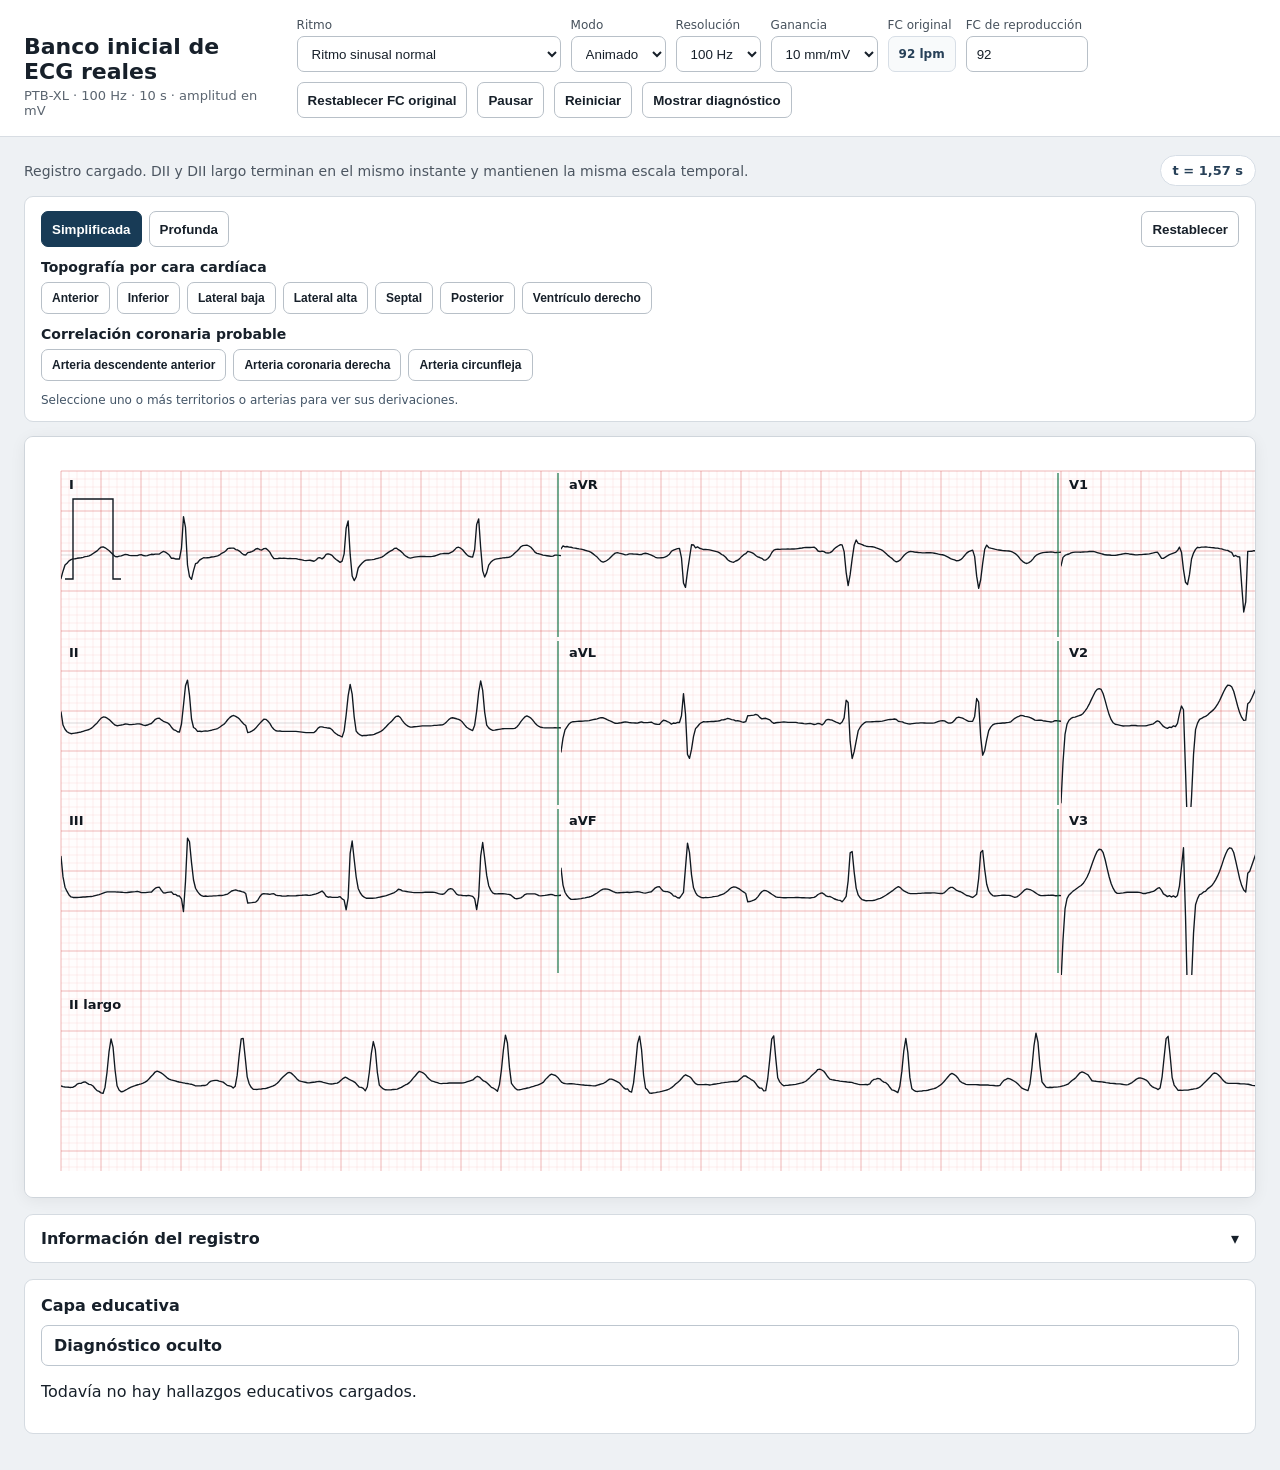
==== output/ECG_BANCO_INICIAL_REAL/viewer/index.html @ cc3f82dd "Publicar banco ECG con capa topografica" ====
<!doctype html>
<html lang="es">
<head>
  <meta charset="utf-8">
  <meta name="viewport" content="width=device-width,initial-scale=1">
  <title>Banco inicial de ECG reales</title>
  <link rel="stylesheet" href="styles.css">
  <link rel="stylesheet" href="topography-overlay.css">
</head>
<body>
  <header class="topbar">
    <div><h1>Banco inicial de ECG reales</h1><p id="subtitle">PTB-XL · 12 derivaciones · señal en mV</p></div>
    <div class="controls">
      <label>Ritmo<select id="rhythmSelect"></select></label>
      <label>Modo<select id="displayModeSelect"><option value="animated" selected>Animado</option><option value="static">Estático</option></select></label>
      <label>Resolución<select id="resolutionSelect"><option value="100" selected>100 Hz</option><option value="500">500 Hz</option></select></label>
      <label>Ganancia<select id="gainSelect"><option value="5">5 mm/mV</option><option value="10" selected>10 mm/mV</option><option value="20">20 mm/mV</option></select></label>
      <label class="anim-only">FC original<span id="originalHeartRate" class="heart-rate-readout">— lpm</span></label>
      <label class="anim-only">FC de reproducción<input id="targetHeartRateInput" type="number" min="20" max="300" step="1" inputmode="numeric" aria-label="Frecuencia cardíaca de reproducción en latidos por minuto"></label>
      <button id="resetHeartRateButton" class="anim-only" type="button">Restablecer FC original</button>
      <button id="playPauseButton" class="anim-only" type="button">Pausar</button>
      <button id="restartButton" class="anim-only" type="button">Reiniciar</button>
      <button id="diagnosisButton" type="button">Mostrar diagnóstico</button>
    </div>
  </header>
  <main>
    <section class="status-row"><div class="status" id="status">Cargando catálogo…</div><div class="time-readout" id="timeReadout">t = 0,00 s</div></section>
    <section class="ecg-education-layer" aria-label="Topografía electrocardiográfica">
      <div class="education-mode-row">
        <div role="group" aria-label="Nivel educativo">
          <button type="button" data-education-mode="simple" aria-pressed="true">Simplificada</button>
          <button type="button" data-education-mode="advanced" aria-pressed="false">Profunda</button>
        </div>
        <button type="button" id="resetTopographySelections">Restablecer</button>
      </div>
      <section><h2>Topografía por cara cardíaca</h2><div id="topographyTerritoryBar" class="education-chip-bar"></div></section>
      <section><h2>Correlación coronaria probable</h2><div id="coronaryCorrelationBar" class="education-chip-bar"></div><div id="coronaryDetails" class="coronary-details" aria-live="polite"></div></section>
      <div id="topographyLegend" class="topography-legend"></div>
      <div id="additionalLeadNotice" class="additional-lead-notice"></div>
    </section>
    <section class="paper-wrap"><div id="ecgStage" class="ecg-stage"><canvas id="ecgCanvas"></canvas><div id="ecgLeadOverlay" class="ecg-lead-overlay" aria-hidden="true"></div></div></section>
    <details class="record-details">
      <summary>Información del registro</summary>
      <div id="recordSections" class="record-sections"></div>
    </details>
    <section class="info-grid"><article><h2>Capa educativa</h2><div id="educationalContent"></div></article></section>
  </main>
  <script src="data.js"></script>
  <script src="ecg-topography-medical-data.js"></script>
  <script src="topography-overlay.js"></script>
  <script src="app.js"></script>
</body>
</html>
---- output/ECG_BANCO_INICIAL_REAL/viewer/styles.css ----
:root{color-scheme:light;font-family:Inter,system-ui,-apple-system,Segoe UI,sans-serif}*{box-sizing:border-box}body{margin:0;background:#eef1f4;color:#17202a}.topbar{display:flex;align-items:flex-end;justify-content:space-between;gap:24px;padding:18px 24px;background:#fff;border-bottom:1px solid #d8dde3;position:sticky;top:0;z-index:5}h1{margin:0;font-size:22px}.topbar p{margin:4px 0 0;color:#5b6570;font-size:13px}.controls{display:flex;flex-wrap:wrap;align-items:flex-end;gap:10px}label{display:grid;gap:4px;font-size:12px;color:#46515c}select,button{min-height:36px;padding:7px 10px;border:1px solid #b8c0c8;border-radius:7px;background:#fff;color:#17202a}button{cursor:pointer;font-weight:600}main{padding:18px 24px 36px}.status-row{display:flex;align-items:center;justify-content:space-between;gap:16px;min-height:28px;margin-bottom:10px}.status{color:#4c5661;font-size:14px}.status.error{color:#a61b1b;font-weight:600}.time-readout{font:700 13px/1 system-ui,sans-serif;color:#274058;background:#fff;border:1px solid #d7dee6;border-radius:999px;padding:8px 12px}.paper-wrap{background:#fff;border:1px solid #cfd5db;border-radius:9px;overflow:auto;box-shadow:0 3px 16px rgba(0,0,0,.06)}canvas{display:block;width:100%;min-width:1100px;height:auto}.record-details{margin-top:16px;background:#fff;border:1px solid #d5dbe1;border-radius:9px;overflow:hidden}.record-details summary{cursor:pointer;padding:14px 16px;font-weight:700;list-style:none;user-select:none}.record-details summary::-webkit-details-marker{display:none}.record-details summary::after{content:'▾';float:right;transition:transform .18s ease}.record-details[open] summary::after{transform:rotate(180deg)}.record-details-body{border-top:1px solid #e0e5ea;padding:16px}.info-grid{display:grid;grid-template-columns:1fr;gap:16px;margin-top:16px}article{background:#fff;border:1px solid #d5dbe1;border-radius:9px;padding:16px}h2{font-size:16px;margin:0 0 10px}dl{display:grid;grid-template-columns:max-content 1fr;gap:7px 12px;margin:0;font-size:14px}dt{font-weight:700}dd{margin:0;overflow-wrap:anywhere}.meta-section{margin-top:16px}.meta-section h3{margin:0 0 8px;font-size:14px}.meta-table{width:100%;border-collapse:collapse;font-size:13px}.meta-table th,.meta-table td{border-bottom:1px solid #e4e8ec;padding:7px 8px;text-align:left;vertical-align:top}.meta-table th{width:220px;font-weight:700;color:#394552}.meta-code-list{display:flex;flex-wrap:wrap;gap:6px}.meta-code{display:inline-flex;gap:6px;align-items:center;border:1px solid #cfd6dd;border-radius:999px;padding:5px 8px;background:#f8fafb;font-size:12px}.diagnosis{padding:10px 12px;border:1px solid #bdc6cf;border-radius:7px;font-weight:700;margin-bottom:10px}.hidden{display:none!important}.finding-list{margin:0;padding-left:20px}@media(max-width:900px){.topbar{align-items:flex-start;flex-direction:column}.status-row{flex-direction:column;align-items:flex-start}dl{grid-template-columns:1fr}.meta-table th{width:auto}}

.record-sections{display:grid;gap:14px}.record-section{border:1px solid #dbe1e7;border-radius:9px;padding:14px;background:#fff}.record-section h3{margin:0 0 10px;font-size:15px}.record-section dl{display:grid;grid-template-columns:minmax(170px,max-content) 1fr;gap:7px 14px}.code-grid{display:grid;grid-template-columns:repeat(auto-fit,minmax(220px,1fr));gap:8px;margin-top:12px}.code-card{display:grid;gap:3px;border:1px solid #dbe1e7;border-radius:7px;padding:9px;background:#f8fafb}.code-card small{color:#65717d}.validation-box{border-radius:8px;padding:12px}.validation-box.ok{background:#eef8f2;border:1px solid #9acbad}.validation-box.warn{background:#fff7e7;border:1px solid #dfbd71}.meta-table{width:100%;border-collapse:collapse;margin-top:10px;font-size:13px}.meta-table th,.meta-table td{padding:7px 8px;border-bottom:1px solid #dfe4e8;text-align:left}

input{min-height:36px;padding:7px 10px;border:1px solid #b8c0c8;border-radius:7px;background:#fff;color:#17202a;width:122px}.heart-rate-readout{min-height:36px;display:flex;align-items:center;padding:7px 10px;border:1px solid #d7dee6;border-radius:7px;background:#f8fafb;font-weight:700;color:#274058}
---- output/ECG_BANCO_INICIAL_REAL/viewer/topography-overlay.css ----
.ecg-education-layer{margin:0 0 14px;padding:14px 16px;background:#fff;border:1px solid #d5dbe1;border-radius:9px;display:grid;gap:12px}.ecg-education-layer h2{font-size:14px;margin:0 0 7px}.education-mode-row{display:flex;justify-content:space-between;align-items:center;gap:12px}.education-mode-row [role="group"]{display:flex;gap:7px;flex-wrap:wrap}.education-chip-bar{display:flex;gap:7px;flex-wrap:wrap}.education-chip{min-height:32px;font-size:12px}.education-chip.is-active,[data-education-mode].is-active{background:#183b56;color:#fff;border-color:#183b56}.ecg-stage{position:relative;width:max-content}.ecg-lead-overlay{position:absolute;inset:0 auto auto 0;pointer-events:none;overflow:visible;z-index:3}.ecg-lead-frame{position:absolute;box-sizing:border-box;border:3px solid;border-radius:7px;background:transparent;pointer-events:none}.frame-dashed{border-style:dashed}.frame-dotted{border-style:dotted}.frame-double{border-style:double;border-width:5px}.topography-legend{display:flex;gap:8px 14px;flex-wrap:wrap;font-size:12px;color:#425466}.topography-legend-item{display:inline-flex;align-items:center;gap:5px}.topography-legend-item i{width:14px;height:14px;border:3px solid var(--legend-color);border-radius:3px}.additional-lead-notice:empty{display:none}.additional-lead-notice{padding:10px 12px;border:1px solid #d7a846;border-radius:7px;background:#fff8e6;font-size:13px}.coronary-details:empty{display:none}.coronary-card{margin-top:10px;padding:12px;border:1px solid #dbe1e7;border-radius:8px;background:#f9fbfc}.coronary-card h3{margin:0 0 7px;font-size:15px}.coronary-card p{margin:7px 0;font-size:13px}.coronary-card ul{margin:7px 0;padding-left:20px;font-size:13px}.clinical-caution{color:#7a301a}@media(max-width:700px){.education-mode-row{align-items:flex-start;flex-direction:column}}
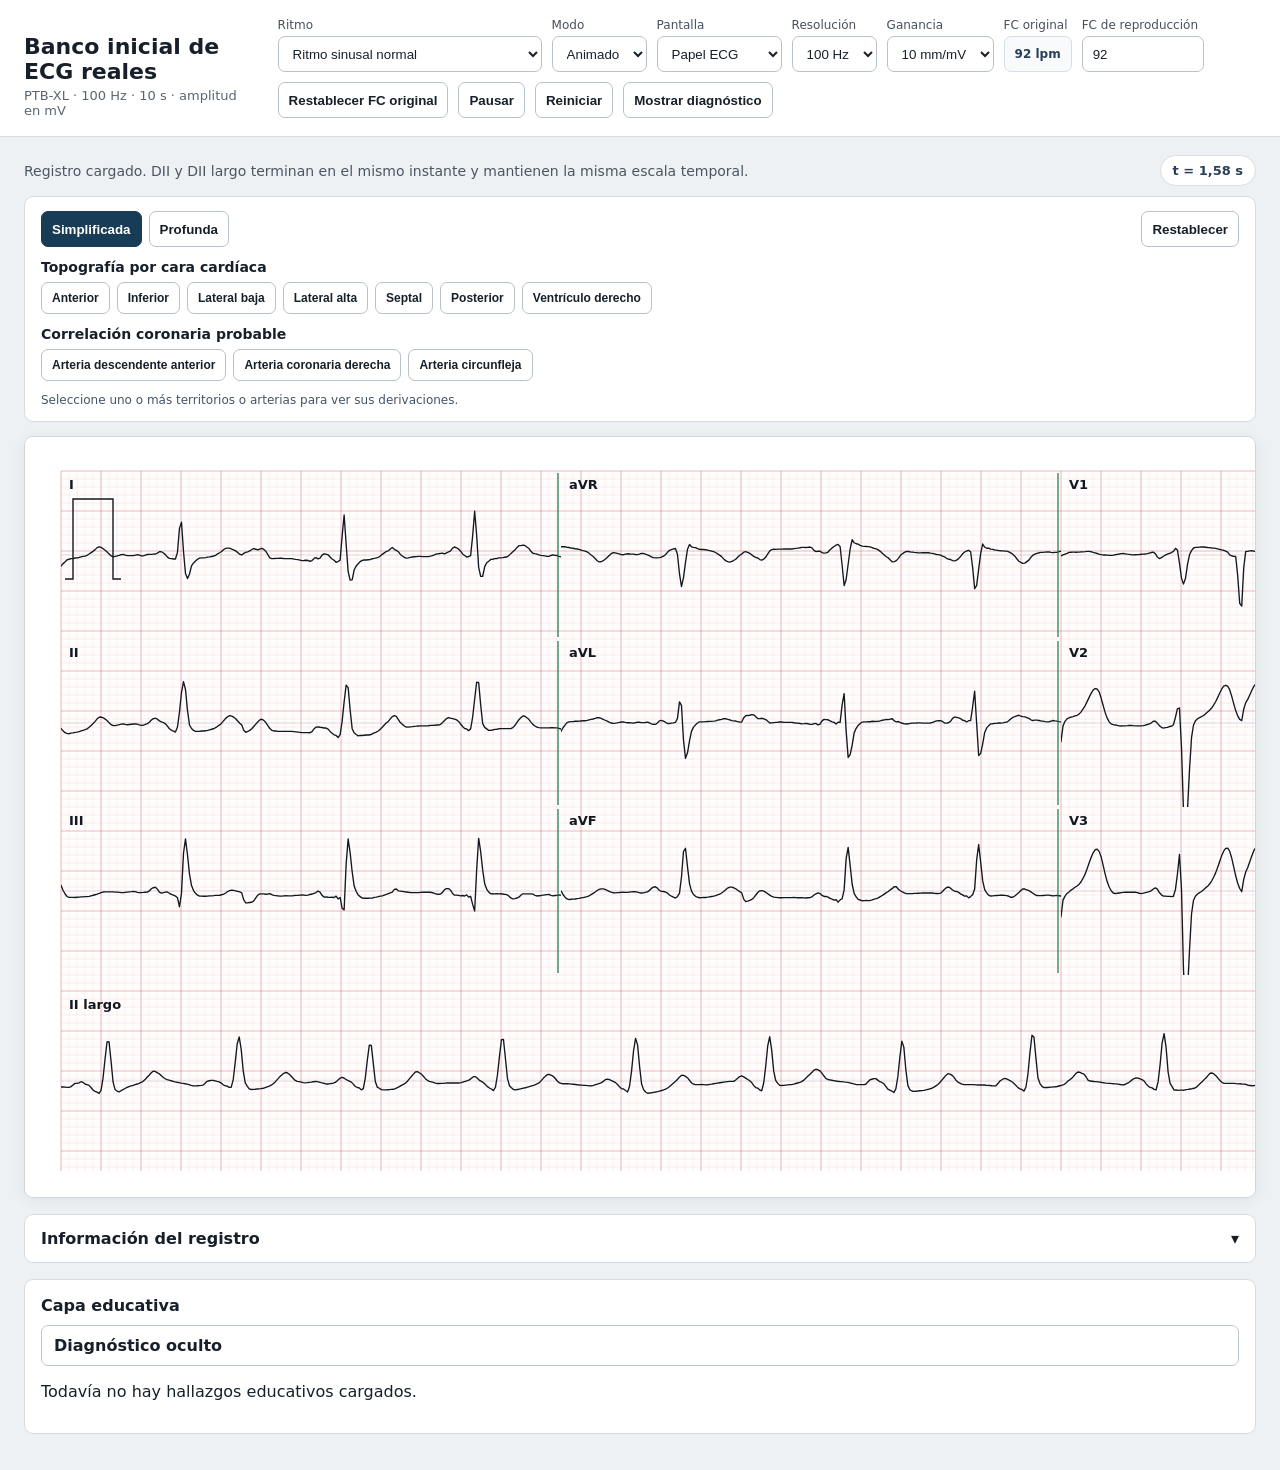
==== commit 539fbc20: "Agregar modo de monitor negro" ====
--- a/output/ECG_BANCO_INICIAL_REAL/viewer/index.html
+++ b/output/ECG_BANCO_INICIAL_REAL/viewer/index.html
@@ -13,6 +13,7 @@
     <div class="controls">
       <label>Ritmo<select id="rhythmSelect"></select></label>
       <label>Modo<select id="displayModeSelect"><option value="animated" selected>Animado</option><option value="static">Estático</option></select></label>
+      <label>Pantalla<select id="surfaceModeSelect"><option value="paper" selected>Papel ECG</option><option value="monitor">Monitor negro</option></select></label>
       <label>Resolución<select id="resolutionSelect"><option value="100" selected>100 Hz</option><option value="500">500 Hz</option></select></label>
       <label>Ganancia<select id="gainSelect"><option value="5">5 mm/mV</option><option value="10" selected>10 mm/mV</option><option value="20">20 mm/mV</option></select></label>
       <label class="anim-only">FC original<span id="originalHeartRate" class="heart-rate-readout">— lpm</span></label>
--- a/output/ECG_BANCO_INICIAL_REAL/viewer/styles.css
+++ b/output/ECG_BANCO_INICIAL_REAL/viewer/styles.css
@@ -3,3 +3,5 @@
 .record-sections{display:grid;gap:14px}.record-section{border:1px solid #dbe1e7;border-radius:9px;padding:14px;background:#fff}.record-section h3{margin:0 0 10px;font-size:15px}.record-section dl{display:grid;grid-template-columns:minmax(170px,max-content) 1fr;gap:7px 14px}.code-grid{display:grid;grid-template-columns:repeat(auto-fit,minmax(220px,1fr));gap:8px;margin-top:12px}.code-card{display:grid;gap:3px;border:1px solid #dbe1e7;border-radius:7px;padding:9px;background:#f8fafb}.code-card small{color:#65717d}.validation-box{border-radius:8px;padding:12px}.validation-box.ok{background:#eef8f2;border:1px solid #9acbad}.validation-box.warn{background:#fff7e7;border:1px solid #dfbd71}.meta-table{width:100%;border-collapse:collapse;margin-top:10px;font-size:13px}.meta-table th,.meta-table td{padding:7px 8px;border-bottom:1px solid #dfe4e8;text-align:left}
 
 input{min-height:36px;padding:7px 10px;border:1px solid #b8c0c8;border-radius:7px;background:#fff;color:#17202a;width:122px}.heart-rate-readout{min-height:36px;display:flex;align-items:center;padding:7px 10px;border:1px solid #d7dee6;border-radius:7px;background:#f8fafb;font-weight:700;color:#274058}
+
+.monitor-surface .paper-wrap{background:#030706;border-color:#183a2d}.monitor-surface .ecg-stage{background:#030706}.monitor-surface canvas{background:#030706}
